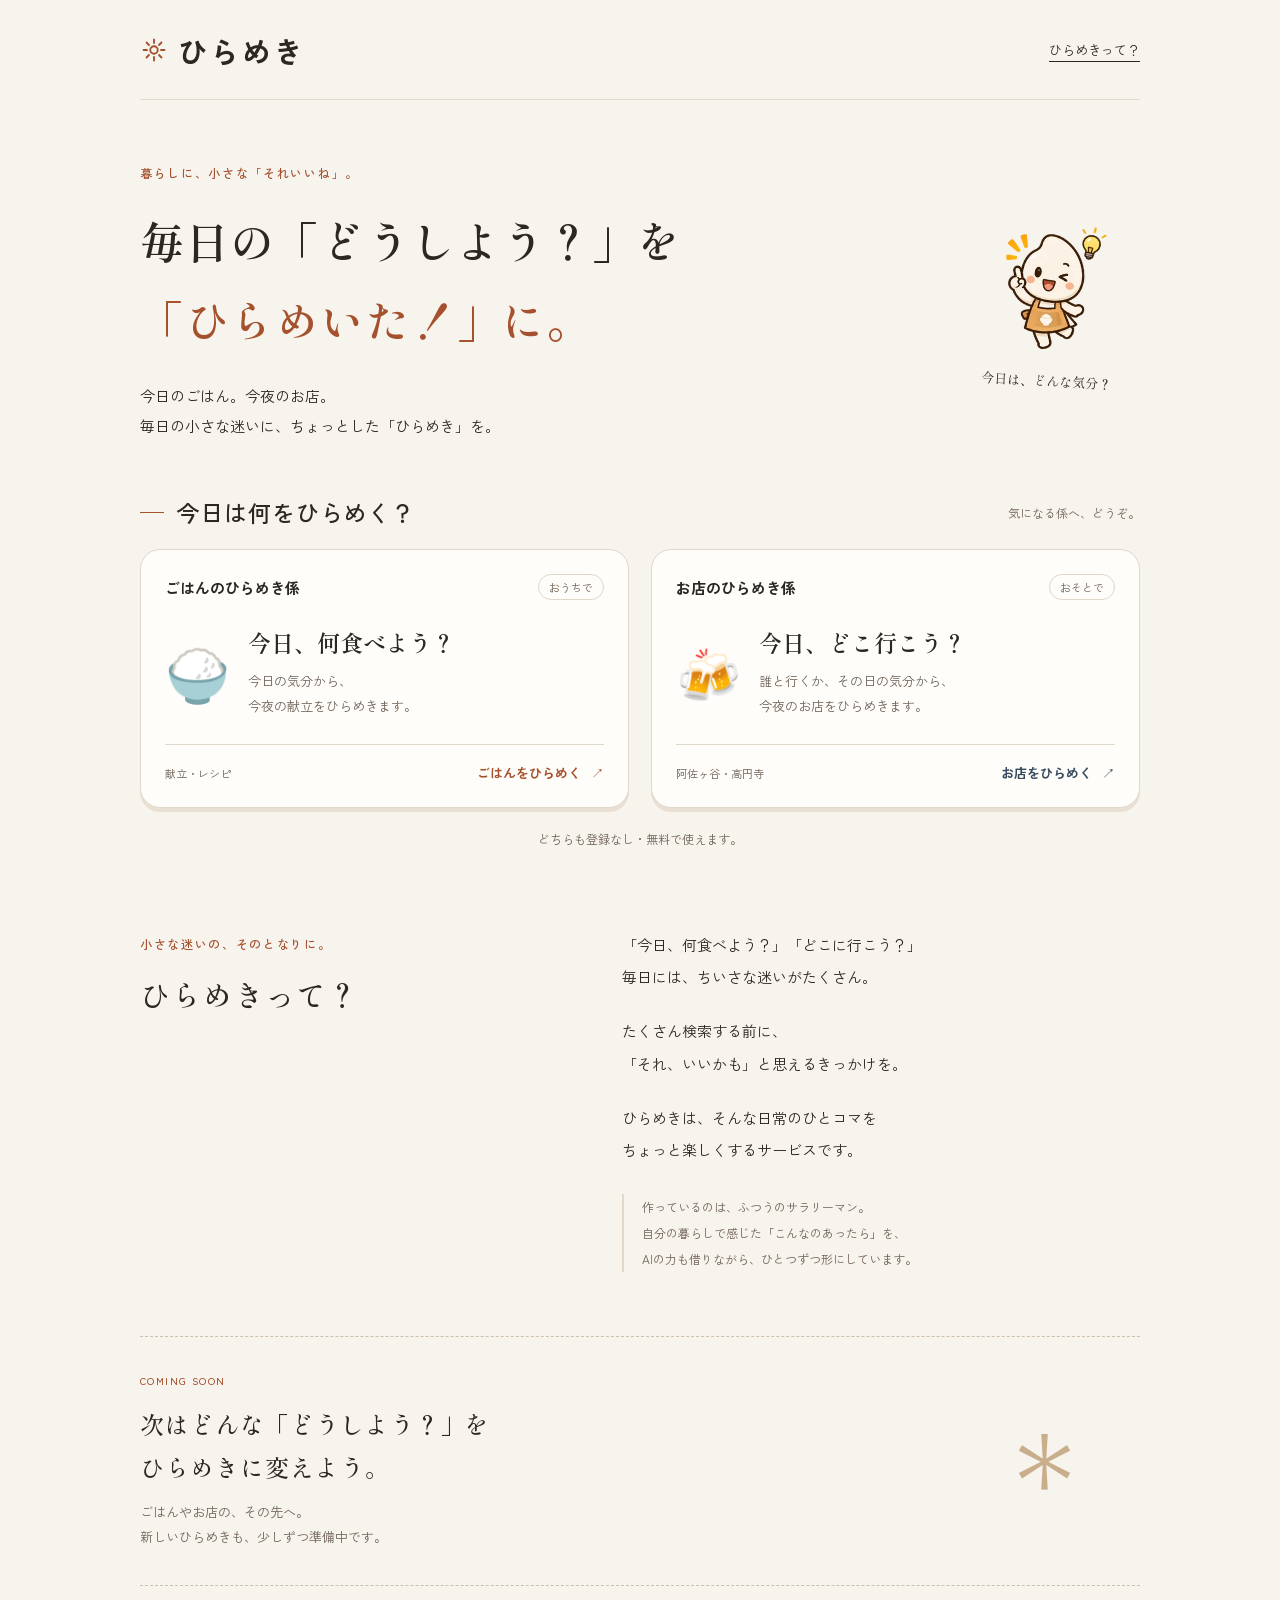
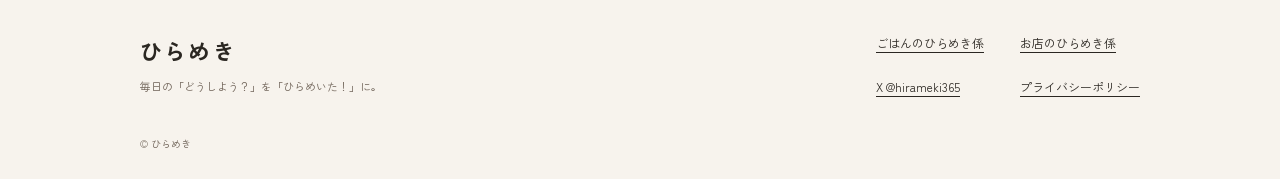
==== index.html @ 019fd893 "ひらめきブランドの総合ホームを公開" ====
<!doctype html>
<html lang="ja">
<head>
  <meta charset="utf-8">
  <meta name="viewport" content="width=device-width, initial-scale=1">
  <title>ひらめき｜毎日の「どうしよう？」を「ひらめいた！」に。</title>
  <meta name="description" content="今日のごはん、今夜のお店。毎日の小さな迷いに、ちょっとしたひらめきを。「ごはんのひらめき係」「お店のひらめき係」が集まる、ひらめきのホームです。">
  <link rel="canonical" href="https://hirameki-gakari.github.io/">
  <meta name="theme-color" content="#f7f3ed">
  <meta name="robots" content="index,follow,max-image-preview:large">
  <meta property="og:type" content="website">
  <meta property="og:site_name" content="ひらめき">
  <meta property="og:title" content="毎日の「どうしよう？」を「ひらめいた！」に。">
  <meta property="og:description" content="今日のごはん、今夜のお店。毎日の小さな迷いに、ちょっとしたひらめきを。">
  <meta property="og:url" content="https://hirameki-gakari.github.io/">
  <meta property="og:locale" content="ja_JP">
  <meta property="og:image" content="https://hirameki-gakari.github.io/og-image.png">
  <meta property="og:image:width" content="1200">
  <meta property="og:image:height" content="630">
  <meta property="og:image:alt" content="ひらめき。毎日の「どうしよう？」を「ひらめいた！」に。">
  <meta name="twitter:card" content="summary_large_image">
  <meta name="twitter:site" content="@hirameki365">
  <meta name="twitter:title" content="ひらめき｜毎日の「どうしよう？」を「ひらめいた！」に。">
  <meta name="twitter:description" content="今日のごはん、今夜のお店。毎日の小さな迷いに、ちょっとしたひらめきを。">
  <meta name="twitter:image" content="https://hirameki-gakari.github.io/og-image.png">
  <meta name="twitter:image:alt" content="ひらめき。毎日の「どうしよう？」を「ひらめいた！」に。">
  <link rel="icon" href="favicon.svg" type="image/svg+xml">
  <link rel="preconnect" href="https://fonts.googleapis.com">
  <link rel="preconnect" href="https://fonts.gstatic.com" crossorigin>
  <link href="https://fonts.googleapis.com/css2?family=Shippori+Mincho:wght@500;600&family=Zen+Kaku+Gothic+New:wght@400;500;700&display=swap" rel="stylesheet">
  <link rel="stylesheet" href="style.css">
  <script src="analytics.js" defer></script>
  <script type="application/ld+json">
  {"@context":"https://schema.org","@graph":[{"@type":"WebSite","@id":"https://hirameki-gakari.github.io/#website","name":"ひらめき","alternateName":"ひらめき係","url":"https://hirameki-gakari.github.io/","inLanguage":"ja","description":"毎日の小さな迷いに、ちょっとしたひらめきを。","hasPart":[{"@type":"WebApplication","name":"ごはんのひらめき係","url":"https://hirameki-gakari.github.io/gohan-hirameki-gakari/"},{"@type":"WebApplication","name":"お店のひらめき係","url":"https://hirameki-gakari.github.io/omise-hirameki-gakari/"}]}]}
  </script>
</head>
<body>
  <a class="skip" href="#services">サービスを選ぶ</a>
  <header class="site-header wrap">
    <a class="brand" href="./" aria-label="ひらめき ホーム"><svg viewBox="0 0 24 24" aria-hidden="true"><path d="M12 3v3m0 12v3M3 12h3m12 0h3M5.6 5.6l2.1 2.1m8.6 8.6 2.1 2.1m0-12.8-2.1 2.1m-8.6 8.6-2.1 2.1"/><circle cx="12" cy="12" r="3.2"/></svg>ひらめき</a>
    <a class="header-link" href="#about">ひらめきって？</a>
  </header>
  <main>
    <section class="hero wrap" aria-labelledby="hero-title">
      <div class="hero-copy">
        <p class="eyebrow">暮らしに、小さな「それいいね」。</p>
        <h1 id="hero-title">毎日の「どうしよう？」を<br><span>「ひらめいた！」に。</span></h1>
        <p class="intro">今日のごはん。今夜のお店。<br>毎日の小さな迷いに、<br class="mobile-break">ちょっとした「ひらめき」を。</p>
      </div>
      <div class="hero-guide"><img src="hirameki-reveal.webp" width="240" height="244" alt=""><p>今日は、どんな気分？</p></div>
    </section>
    <section class="services wrap" id="services" aria-labelledby="services-title">
      <div class="section-heading"><span class="little-line" aria-hidden="true"></span><h2 id="services-title">今日は何をひらめく？</h2><p>気になる係へ、どうぞ。</p></div>
      <div class="service-grid">
        <!-- サービスを増やすときは、この a.service-card を複製します。 -->
        <a class="service-card food" data-service="gohan" href="https://hirameki-gakari.github.io/gohan-hirameki-gakari/">
          <div class="card-top"><span class="service-name">ごはんのひらめき係</span><span class="scene">おうちで</span></div>
          <div class="card-body"><span class="service-emoji" aria-hidden="true">🍚</span><div><h3>今日、何食べよう？</h3><p>今日の気分から、<br>今夜の献立をひらめきます。</p></div></div>
          <div class="card-bottom"><span class="detail">献立・レシピ</span><span class="card-action">ごはんをひらめく <span aria-hidden="true">↗</span></span></div>
        </a>
        <a class="service-card restaurant" data-service="omise" href="https://hirameki-gakari.github.io/omise-hirameki-gakari/">
          <div class="card-top"><span class="service-name">お店のひらめき係</span><span class="scene">おそとで</span></div>
          <div class="card-body"><span class="service-emoji" aria-hidden="true">🍻</span><div><h3>今日、どこ行こう？</h3><p>誰と行くか、その日の気分から、<br>今夜のお店をひらめきます。</p></div></div>
          <div class="card-bottom"><span class="detail">阿佐ヶ谷・高円寺</span><span class="card-action">お店をひらめく <span aria-hidden="true">↗</span></span></div>
        </a>
      </div>
      <p class="service-note">どちらも登録なし・無料で使えます。</p>
    </section>
    <section class="about wrap" id="about" aria-labelledby="about-title">
      <div class="about-heading"><p class="eyebrow">小さな迷いの、そのとなりに。</p><h2 id="about-title">ひらめきって？</h2></div>
      <div class="about-copy"><p>「今日、何食べよう？」「どこに行こう？」<br>毎日には、ちいさな迷いがたくさん。</p><p>たくさん検索する前に、<br>「それ、いいかも」と思えるきっかけを。</p><p>ひらめきは、そんな日常のひとコマを<br>ちょっと楽しくするサービスです。</p><p class="maker-note">作っているのは、ふつうのサラリーマン。<br>自分の暮らしで感じた「こんなのあったら」を、<br>AIの力も借りながら、ひとつずつ形にしています。</p></div>
    </section>
    <section class="coming wrap" aria-labelledby="coming-title"><p class="eyebrow">COMING SOON</p><h2 id="coming-title">次はどんな「どうしよう？」を<br>ひらめきに変えよう。</h2><p>ごはんやお店の、その先へ。<br>新しいひらめきも、少しずつ準備中です。</p><span class="coming-spark" aria-hidden="true">＊</span></section>
  </main>
  <footer class="site-footer wrap"><div><a class="brand" href="./">ひらめき</a><p>毎日の「どうしよう？」を「ひらめいた！」に。</p></div><nav aria-label="フッター"><a href="https://hirameki-gakari.github.io/gohan-hirameki-gakari/">ごはんのひらめき係</a><a href="https://hirameki-gakari.github.io/omise-hirameki-gakari/">お店のひらめき係</a><a href="https://x.com/hirameki365">X @hirameki365</a><a href="privacy.html">プライバシーポリシー</a></nav><small>© ひらめき</small></footer>
</body>
</html>
---- style.css ----
:root{--paper:#f7f3ed;--ink:#2b2722;--muted:#706459;--accent:#a5512d;--line:#e1d7ca;--white:#fffdfa;font-family:'Zen Kaku Gothic New','Hiragino Kaku Gothic ProN',sans-serif;color:var(--ink);background:var(--paper);font-synthesis:none;color-scheme:light}*{box-sizing:border-box}body{margin:0}a{color:inherit}img{max-width:100%;height:auto}a:focus-visible{outline:3px solid var(--accent);outline-offset:6px;border-radius:5px}.wrap{width:min(100% - 48px,1000px);margin-inline:auto}.site-header{height:100px;display:flex;align-items:center;justify-content:space-between;border-bottom:1px solid var(--line)}.brand{display:inline-flex;align-items:center;gap:10px;text-decoration:none;font-size:29px;font-weight:700;letter-spacing:.1em}.brand svg{width:28px;fill:none;stroke:var(--accent);stroke-width:1.6;stroke-linecap:round}.header-link{font-size:13px;text-underline-offset:6px}.hero{display:flex;align-items:center;justify-content:space-between;gap:24px;padding-block:64px 54px}.eyebrow{font-size:12px;letter-spacing:.14em;color:var(--accent);font-weight:500;margin:0 0 20px}h1,h2,h3,p{margin-top:0}h1{font-family:'Shippori Mincho',serif;font-weight:600;font-size:clamp(29px,3.8vw,44px);line-height:1.8;letter-spacing:.025em;margin-bottom:22px}h1 span{color:var(--accent)}.intro{font-size:15px;line-height:2;margin-bottom:0}.mobile-break{display:none}.hero-guide{flex:0 0 180px;text-align:center;align-self:center;transform:rotate(3deg)}.hero-guide img{width:140px}.hero-guide p{font-family:'Shippori Mincho',serif;font-size:13px;margin:8px 0 0}.section-heading{display:flex;align-items:center;gap:12px;margin-bottom:20px}.little-line{width:24px;height:1px;background:var(--accent)}h2{font-size:23px;font-weight:500;letter-spacing:.04em}.section-heading h2{margin:0}.section-heading p{margin:0 0 0 auto;color:var(--muted);font-size:12px}.service-grid{display:grid;grid-template-columns:repeat(2,minmax(0,1fr));gap:22px}.service-card{padding:24px;text-decoration:none;background:var(--white);border:1px solid var(--line);border-radius:20px;box-shadow:0 4px 0 #e9dfd2;transition:transform .18s,box-shadow .18s}.service-card:hover{transform:translateY(-4px);box-shadow:0 8px 0 #e9dfd2}.card-top{display:flex;justify-content:space-between;align-items:center;gap:8px}.service-name{font-weight:700;font-size:15px}.scene{font-size:11px;color:var(--muted);border:1px solid var(--line);padding:4px 10px;border-radius:99px;white-space:nowrap}.card-body{display:flex;gap:18px;align-items:center;margin:25px 0}.service-emoji{font-size:52px;line-height:1.1;flex-shrink:0}.card-body h3{font-family:'Shippori Mincho',serif;font-size:23px;font-weight:600;margin:0 0 10px}.card-body p{font-size:13px;line-height:1.9;margin:0;color:var(--muted)}.card-bottom{border-top:1px solid var(--line);padding-top:18px;display:flex;align-items:center;justify-content:space-between;gap:8px}.detail{font-size:11px;color:var(--muted)}.card-action{font-size:13px;font-weight:700;color:var(--accent)}.card-action span{margin-left:6px}.restaurant .card-action{color:#354b5d}.service-note{font-size:12px;color:var(--muted);text-align:center;margin:22px 0 0}.about{display:grid;grid-template-columns:1fr 1.2fr;gap:50px;padding-block:82px 64px}.about h2{font-family:'Shippori Mincho',serif;font-size:30px}.about-heading{padding-top:6px}.about-copy p{font-size:15px;line-height:2.15;margin-bottom:22px}.about-copy .maker-note{font-size:12px;color:var(--muted);border-left:2px solid var(--line);padding-left:18px;margin:28px 0 0}.coming{position:relative;border-top:1px dashed #cdbfae;border-bottom:1px dashed #cdbfae;padding-block:36px}.coming .eyebrow{font-size:10px;margin-bottom:14px}.coming h2{font-family:'Shippori Mincho',serif;font-size:24px;line-height:1.8;margin-bottom:12px}.coming p:last-of-type{font-size:13px;color:var(--muted);line-height:1.9;margin-bottom:0}.coming-spark{position:absolute;right:50px;top:55px;font-size:90px;font-weight:400;color:#c9ae8b}.site-footer{display:flex;flex-wrap:wrap;justify-content:space-between;gap:30px;padding-block:48px 28px}.site-footer .brand{font-size:22px}.site-footer p{font-size:11px;color:var(--muted);margin:12px 0}.site-footer nav{display:grid;grid-template-columns:1fr 1fr;gap:16px 24px;font-size:12px}.site-footer nav a{text-underline-offset:4px}.site-footer small{width:100%;font-size:10px;color:var(--muted)}.skip{position:absolute;left:16px;top:-100px;background:white;padding:12px;z-index:10}.skip:focus{top:8px}.document{max-width:720px;padding-block:40px 60px}.document h1{font-size:28px}.document h2{font-size:19px;margin-top:32px}.document p,.document li{line-height:2;font-size:14px}.document a{text-underline-offset:4px}
@media(max-width:650px){.wrap{width:calc(100% - 36px)}.site-header{height:67px}.brand{font-size:23px;gap:7px}.brand svg{width:22px}.header-link{font-size:11px}.hero{padding-block:27px 28px;gap:6px;position:relative;display:block}.eyebrow{font-size:10px;margin-bottom:13px}h1{font-size:clamp(24px,6.8vw,36px);line-height:1.8;letter-spacing:0;margin-bottom:13px}.intro{font-size:12px;line-height:1.9;padding-right:75px}.mobile-break{display:block}.hero-guide{position:absolute;right:0;bottom:28px;width:69px;transform:rotate(3deg)}.hero-guide img{width:66px}.hero-guide p{display:none}.section-heading{margin-bottom:13px;gap:8px}.section-heading h2{font-size:19px}.section-heading p{display:none}.little-line{width:15px}.service-grid{grid-template-columns:1fr;gap:15px}.service-card{padding:16px 18px;border-radius:15px}.service-name{font-size:13px}.scene{font-size:10px;padding:3px 9px}.card-body{gap:17px;margin:13px 0}.service-emoji{font-size:41px}.card-body h3{font-size:21px;margin-bottom:4px}.card-body p{font-size:12px;line-height:1.7}.card-bottom{padding-top:11px}.detail{font-size:10px}.card-action{font-size:12px}.service-note{font-size:11px;margin-top:19px}.about{grid-template-columns:1fr;gap:9px;padding-block:48px 38px}.about h2{font-size:25px;margin-bottom:13px}.about-copy p{font-size:14px;line-height:2}.about-copy .maker-note{font-size:12px}.coming{padding-block:29px}.coming h2{font-size:21px}.coming-spark{right:2px;top:33px;font-size:46px;opacity:.6}.coming p:last-of-type{font-size:12px}.site-footer{padding-block:33px 24px;gap:24px}.site-footer nav{font-size:11px;gap:17px}.site-footer p{font-size:10px}.document h1{font-size:25px}.document{padding-top:30px}}
@media(prefers-reduced-motion:reduce){*{transition:none!important;scroll-behavior:auto!important}}
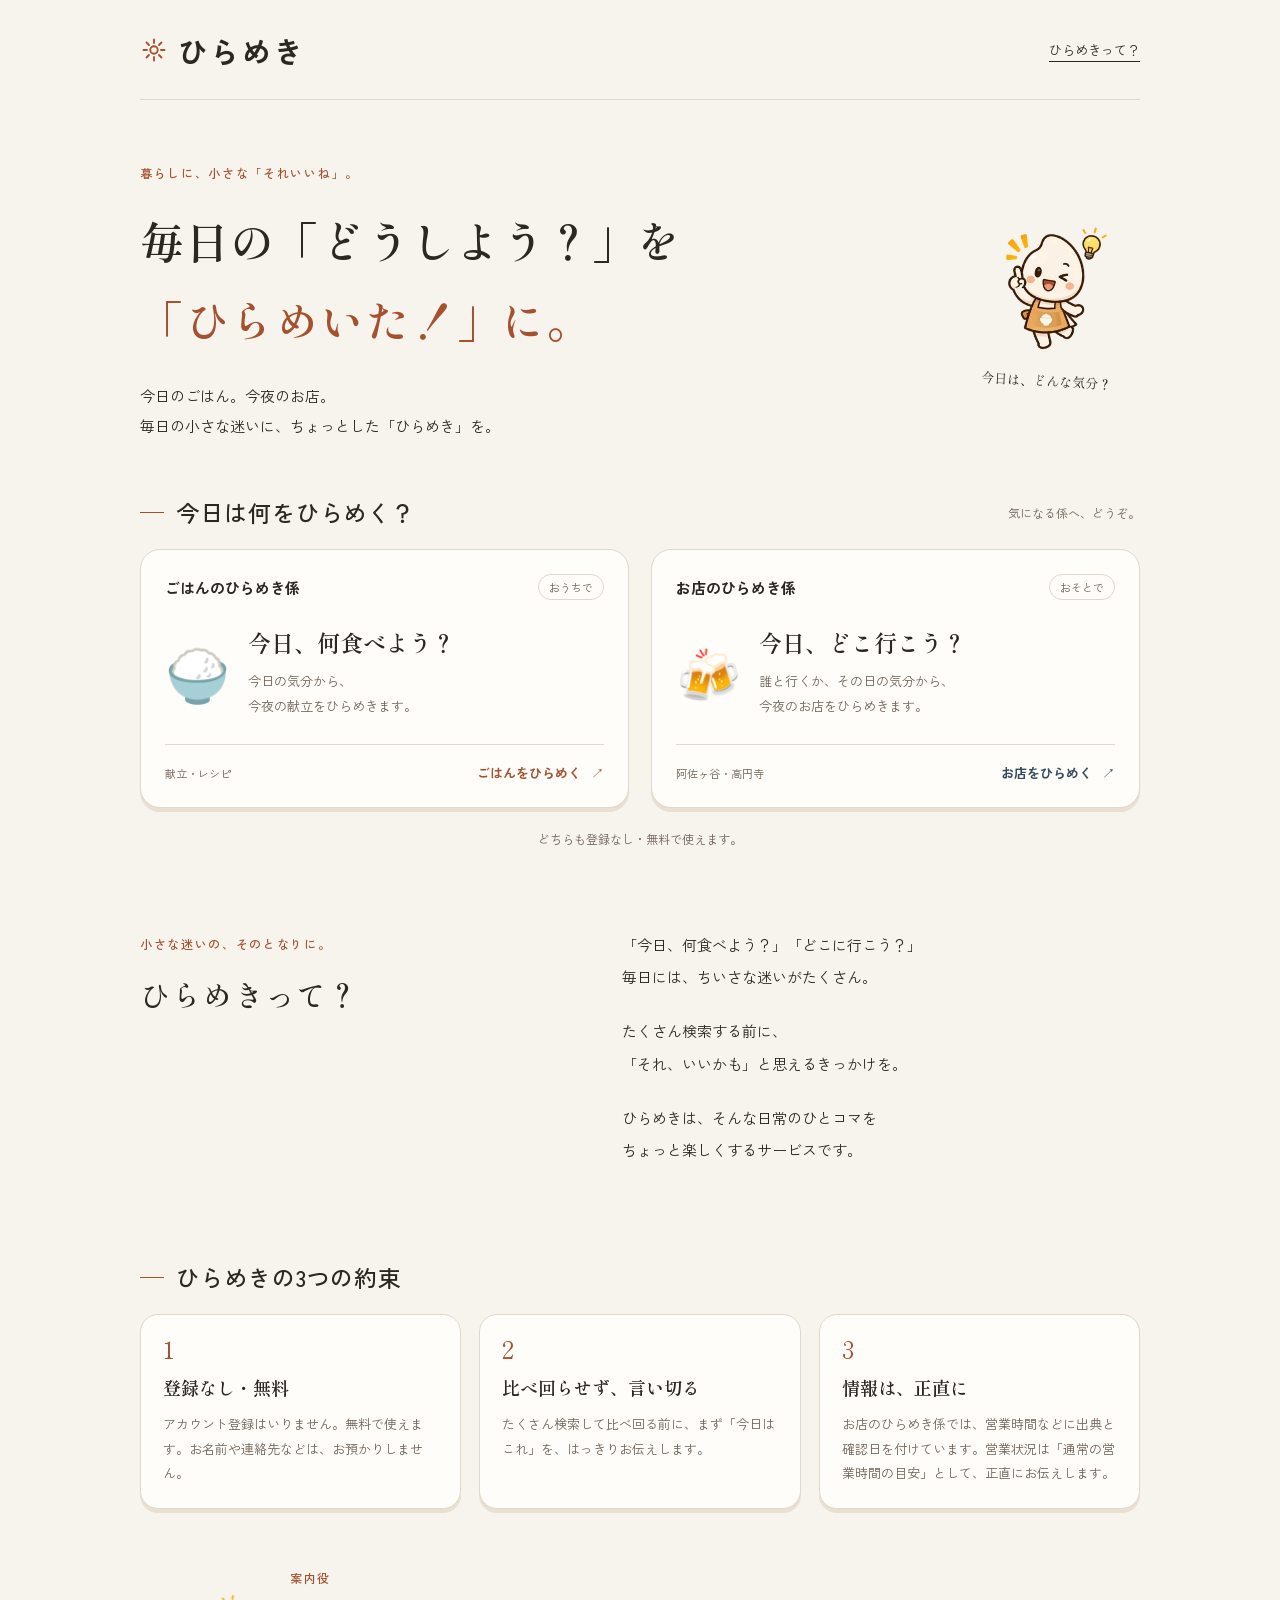
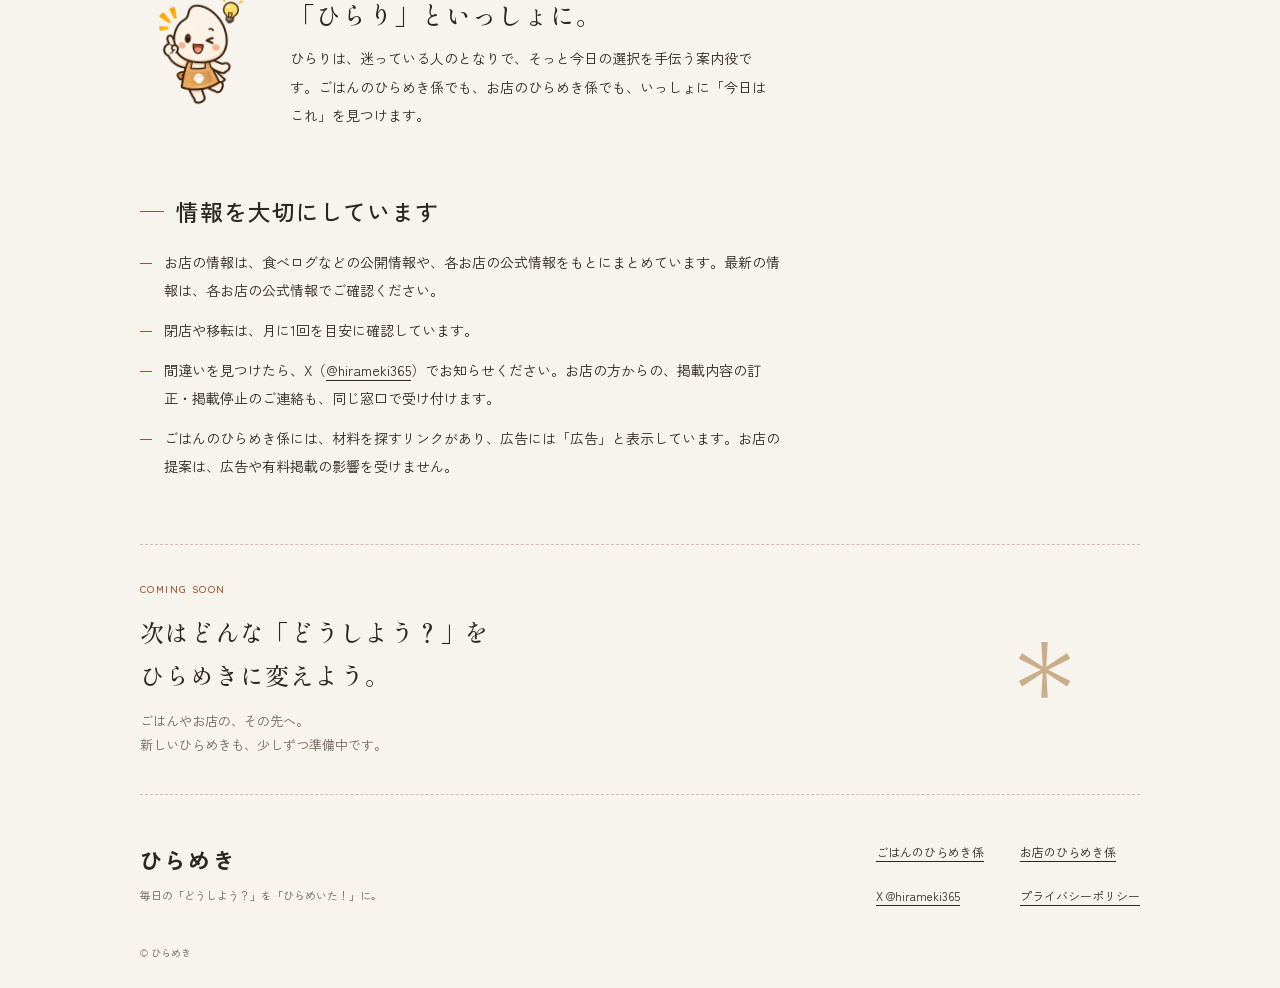
==== commit f067ccf9: "トップに「3つの約束」「案内役ひらり」「情報を大切にしています」を追加し、作り手(会社員・AI)の紹介を削除 Co-Authored-By: Claude Sonnet 5 <noreply@anth" ====
--- a/index.html
+++ b/index.html
@@ -68,7 +68,32 @@
     </section>
     <section class="about wrap" id="about" aria-labelledby="about-title">
       <div class="about-heading"><p class="eyebrow">小さな迷いの、そのとなりに。</p><h2 id="about-title">ひらめきって？</h2></div>
-      <div class="about-copy"><p>「今日、何食べよう？」「どこに行こう？」<br>毎日には、ちいさな迷いがたくさん。</p><p>たくさん検索する前に、<br>「それ、いいかも」と思えるきっかけを。</p><p>ひらめきは、そんな日常のひとコマを<br>ちょっと楽しくするサービスです。</p><p class="maker-note">作っているのは、ふつうのサラリーマン。<br>自分の暮らしで感じた「こんなのあったら」を、<br>AIの力も借りながら、ひとつずつ形にしています。</p></div>
+      <div class="about-copy"><p>「今日、何食べよう？」「どこに行こう？」<br>毎日には、ちいさな迷いがたくさん。</p><p>たくさん検索する前に、<br>「それ、いいかも」と思えるきっかけを。</p><p>ひらめきは、そんな日常のひとコマを<br>ちょっと楽しくするサービスです。</p></div>
+    </section>
+    <section class="promise wrap" aria-labelledby="promise-title">
+      <div class="section-heading"><span class="little-line" aria-hidden="true"></span><h2 id="promise-title">ひらめきの3つの約束</h2></div>
+      <ol class="promise-list">
+        <li><span class="promise-no" aria-hidden="true">1</span><h3>登録なし・無料</h3><p>アカウント登録はいりません。無料で使えます。お名前や連絡先などは、お預かりしません。</p></li>
+        <li><span class="promise-no" aria-hidden="true">2</span><h3>比べ回らせず、言い切る</h3><p>たくさん検索して比べ回る前に、まず「今日はこれ」を、はっきりお伝えします。</p></li>
+        <li><span class="promise-no" aria-hidden="true">3</span><h3>情報は、正直に</h3><p>お店のひらめき係では、営業時間などに出典と確認日を付けています。営業状況は「通常の営業時間の目安」として、正直にお伝えします。</p></li>
+      </ol>
+    </section>
+    <section class="guide wrap" aria-labelledby="guide-title">
+      <img src="hirameki-reveal.webp" width="240" height="244" alt="">
+      <div>
+        <p class="eyebrow">案内役</p>
+        <h2 id="guide-title">「ひらり」といっしょに。</h2>
+        <p>ひらりは、迷っている人のとなりで、そっと今日の選択を手伝う案内役です。ごはんのひらめき係でも、お店のひらめき係でも、いっしょに「今日はこれ」を見つけます。</p>
+      </div>
+    </section>
+    <section class="care wrap" aria-labelledby="care-title">
+      <div class="section-heading"><span class="little-line" aria-hidden="true"></span><h2 id="care-title">情報を大切にしています</h2></div>
+      <ul class="care-list">
+        <li>お店の情報は、食べログなどの公開情報や、各お店の公式情報をもとにまとめています。最新の情報は、各お店の公式情報でご確認ください。</li>
+        <li>閉店や移転は、月に1回を目安に確認しています。</li>
+        <li>間違いを見つけたら、X（<a href="https://x.com/hirameki365">@hirameki365</a>）でお知らせください。お店の方からの、掲載内容の訂正・掲載停止のご連絡も、同じ窓口で受け付けます。</li>
+        <li>ごはんのひらめき係には、材料を探すリンクがあり、広告には「広告」と表示しています。お店の提案は、広告や有料掲載の影響を受けません。</li>
+      </ul>
     </section>
     <section class="coming wrap" aria-labelledby="coming-title"><p class="eyebrow">COMING SOON</p><h2 id="coming-title">次はどんな「どうしよう？」を<br>ひらめきに変えよう。</h2><p>ごはんやお店の、その先へ。<br>新しいひらめきも、少しずつ準備中です。</p><span class="coming-spark" aria-hidden="true">＊</span></section>
   </main>
--- a/style.css
+++ b/style.css
@@ -1,3 +1,7 @@
 :root{--paper:#f7f3ed;--ink:#2b2722;--muted:#706459;--accent:#a5512d;--line:#e1d7ca;--white:#fffdfa;font-family:'Zen Kaku Gothic New','Hiragino Kaku Gothic ProN',sans-serif;color:var(--ink);background:var(--paper);font-synthesis:none;color-scheme:light}*{box-sizing:border-box}body{margin:0}a{color:inherit}img{max-width:100%;height:auto}a:focus-visible{outline:3px solid var(--accent);outline-offset:6px;border-radius:5px}.wrap{width:min(100% - 48px,1000px);margin-inline:auto}.site-header{height:100px;display:flex;align-items:center;justify-content:space-between;border-bottom:1px solid var(--line)}.brand{display:inline-flex;align-items:center;gap:10px;text-decoration:none;font-size:29px;font-weight:700;letter-spacing:.1em}.brand svg{width:28px;fill:none;stroke:var(--accent);stroke-width:1.6;stroke-linecap:round}.header-link{font-size:13px;text-underline-offset:6px}.hero{display:flex;align-items:center;justify-content:space-between;gap:24px;padding-block:64px 54px}.eyebrow{font-size:12px;letter-spacing:.14em;color:var(--accent);font-weight:500;margin:0 0 20px}h1,h2,h3,p{margin-top:0}h1{font-family:'Shippori Mincho',serif;font-weight:600;font-size:clamp(29px,3.8vw,44px);line-height:1.8;letter-spacing:.025em;margin-bottom:22px}h1 span{color:var(--accent)}.intro{font-size:15px;line-height:2;margin-bottom:0}.mobile-break{display:none}.hero-guide{flex:0 0 180px;text-align:center;align-self:center;transform:rotate(3deg)}.hero-guide img{width:140px}.hero-guide p{font-family:'Shippori Mincho',serif;font-size:13px;margin:8px 0 0}.section-heading{display:flex;align-items:center;gap:12px;margin-bottom:20px}.little-line{width:24px;height:1px;background:var(--accent)}h2{font-size:23px;font-weight:500;letter-spacing:.04em}.section-heading h2{margin:0}.section-heading p{margin:0 0 0 auto;color:var(--muted);font-size:12px}.service-grid{display:grid;grid-template-columns:repeat(2,minmax(0,1fr));gap:22px}.service-card{padding:24px;text-decoration:none;background:var(--white);border:1px solid var(--line);border-radius:20px;box-shadow:0 4px 0 #e9dfd2;transition:transform .18s,box-shadow .18s}.service-card:hover{transform:translateY(-4px);box-shadow:0 8px 0 #e9dfd2}.card-top{display:flex;justify-content:space-between;align-items:center;gap:8px}.service-name{font-weight:700;font-size:15px}.scene{font-size:11px;color:var(--muted);border:1px solid var(--line);padding:4px 10px;border-radius:99px;white-space:nowrap}.card-body{display:flex;gap:18px;align-items:center;margin:25px 0}.service-emoji{font-size:52px;line-height:1.1;flex-shrink:0}.card-body h3{font-family:'Shippori Mincho',serif;font-size:23px;font-weight:600;margin:0 0 10px}.card-body p{font-size:13px;line-height:1.9;margin:0;color:var(--muted)}.card-bottom{border-top:1px solid var(--line);padding-top:18px;display:flex;align-items:center;justify-content:space-between;gap:8px}.detail{font-size:11px;color:var(--muted)}.card-action{font-size:13px;font-weight:700;color:var(--accent)}.card-action span{margin-left:6px}.restaurant .card-action{color:#354b5d}.service-note{font-size:12px;color:var(--muted);text-align:center;margin:22px 0 0}.about{display:grid;grid-template-columns:1fr 1.2fr;gap:50px;padding-block:82px 64px}.about h2{font-family:'Shippori Mincho',serif;font-size:30px}.about-heading{padding-top:6px}.about-copy p{font-size:15px;line-height:2.15;margin-bottom:22px}.about-copy .maker-note{font-size:12px;color:var(--muted);border-left:2px solid var(--line);padding-left:18px;margin:28px 0 0}.coming{position:relative;border-top:1px dashed #cdbfae;border-bottom:1px dashed #cdbfae;padding-block:36px}.coming .eyebrow{font-size:10px;margin-bottom:14px}.coming h2{font-family:'Shippori Mincho',serif;font-size:24px;line-height:1.8;margin-bottom:12px}.coming p:last-of-type{font-size:13px;color:var(--muted);line-height:1.9;margin-bottom:0}.coming-spark{position:absolute;right:50px;top:55px;font-size:90px;font-weight:400;color:#c9ae8b}.site-footer{display:flex;flex-wrap:wrap;justify-content:space-between;gap:30px;padding-block:48px 28px}.site-footer .brand{font-size:22px}.site-footer p{font-size:11px;color:var(--muted);margin:12px 0}.site-footer nav{display:grid;grid-template-columns:1fr 1fr;gap:16px 24px;font-size:12px}.site-footer nav a{text-underline-offset:4px}.site-footer small{width:100%;font-size:10px;color:var(--muted)}.skip{position:absolute;left:16px;top:-100px;background:white;padding:12px;z-index:10}.skip:focus{top:8px}.document{max-width:720px;padding-block:40px 60px}.document h1{font-size:28px}.document h2{font-size:19px;margin-top:32px}.document p,.document li{line-height:2;font-size:14px}.document a{text-underline-offset:4px}
 @media(max-width:650px){.wrap{width:calc(100% - 36px)}.site-header{height:67px}.brand{font-size:23px;gap:7px}.brand svg{width:22px}.header-link{font-size:11px}.hero{padding-block:27px 28px;gap:6px;position:relative;display:block}.eyebrow{font-size:10px;margin-bottom:13px}h1{font-size:clamp(24px,6.8vw,36px);line-height:1.8;letter-spacing:0;margin-bottom:13px}.intro{font-size:12px;line-height:1.9;padding-right:75px}.mobile-break{display:block}.hero-guide{position:absolute;right:0;bottom:28px;width:69px;transform:rotate(3deg)}.hero-guide img{width:66px}.hero-guide p{display:none}.section-heading{margin-bottom:13px;gap:8px}.section-heading h2{font-size:19px}.section-heading p{display:none}.little-line{width:15px}.service-grid{grid-template-columns:1fr;gap:15px}.service-card{padding:16px 18px;border-radius:15px}.service-name{font-size:13px}.scene{font-size:10px;padding:3px 9px}.card-body{gap:17px;margin:13px 0}.service-emoji{font-size:41px}.card-body h3{font-size:21px;margin-bottom:4px}.card-body p{font-size:12px;line-height:1.7}.card-bottom{padding-top:11px}.detail{font-size:10px}.card-action{font-size:12px}.service-note{font-size:11px;margin-top:19px}.about{grid-template-columns:1fr;gap:9px;padding-block:48px 38px}.about h2{font-size:25px;margin-bottom:13px}.about-copy p{font-size:14px;line-height:2}.about-copy .maker-note{font-size:12px}.coming{padding-block:29px}.coming h2{font-size:21px}.coming-spark{right:2px;top:33px;font-size:46px;opacity:.6}.coming p:last-of-type{font-size:12px}.site-footer{padding-block:33px 24px;gap:24px}.site-footer nav{font-size:11px;gap:17px}.site-footer p{font-size:10px}.document h1{font-size:25px}.document{padding-top:30px}}
+.promise{padding-block:8px 8px}.promise-list{list-style:none;margin:0;padding:0;display:grid;grid-template-columns:repeat(3,minmax(0,1fr));gap:18px}.promise-list li{background:var(--white);border:1px solid var(--line);border-radius:18px;padding:22px;box-shadow:0 4px 0 #e9dfd2}.promise-no{display:block;font-family:'Shippori Mincho',serif;font-size:24px;line-height:1;color:var(--accent);margin-bottom:12px}.promise-list h3{font-family:'Shippori Mincho',serif;font-size:18px;font-weight:600;line-height:1.6;margin:0 0 10px}.promise-list p{font-size:13px;line-height:1.9;color:var(--muted);margin:0}
+.guide{display:flex;align-items:center;gap:30px;padding-block:52px 8px}.guide img{width:120px;flex:none;transform:rotate(-3deg)}.guide .eyebrow{margin-bottom:10px}.guide h2{font-family:'Shippori Mincho',serif;font-size:25px;margin-bottom:12px}.guide p:last-child{font-size:14px;line-height:2.05;margin:0;max-width:34em}
+.care{padding-block:56px 64px}.care-list{list-style:none;margin:0;padding:0;display:grid;gap:12px}.care-list li{position:relative;padding-left:24px;font-size:14px;line-height:2;max-width:46em}.care-list li::before{content:"";position:absolute;left:0;top:1.05em;width:12px;height:1px;background:var(--accent)}.care-list a{text-underline-offset:4px}
+@media(max-width:650px){.promise{padding-block:0 4px}.promise-list{grid-template-columns:1fr;gap:12px}.promise-list li{padding:16px 18px;border-radius:15px}.promise-no{font-size:20px;margin-bottom:8px}.promise-list h3{font-size:16px;margin-bottom:6px}.promise-list p{font-size:12px;line-height:1.85}.guide{gap:16px;padding-block:36px 4px;align-items:flex-start}.guide img{width:78px}.guide h2{font-size:20px;margin-bottom:8px}.guide p:last-child{font-size:13px;line-height:1.95}.care{padding-block:36px 40px}.care-list li{font-size:13px;line-height:1.95}}
 @media(prefers-reduced-motion:reduce){*{transition:none!important;scroll-behavior:auto!important}}
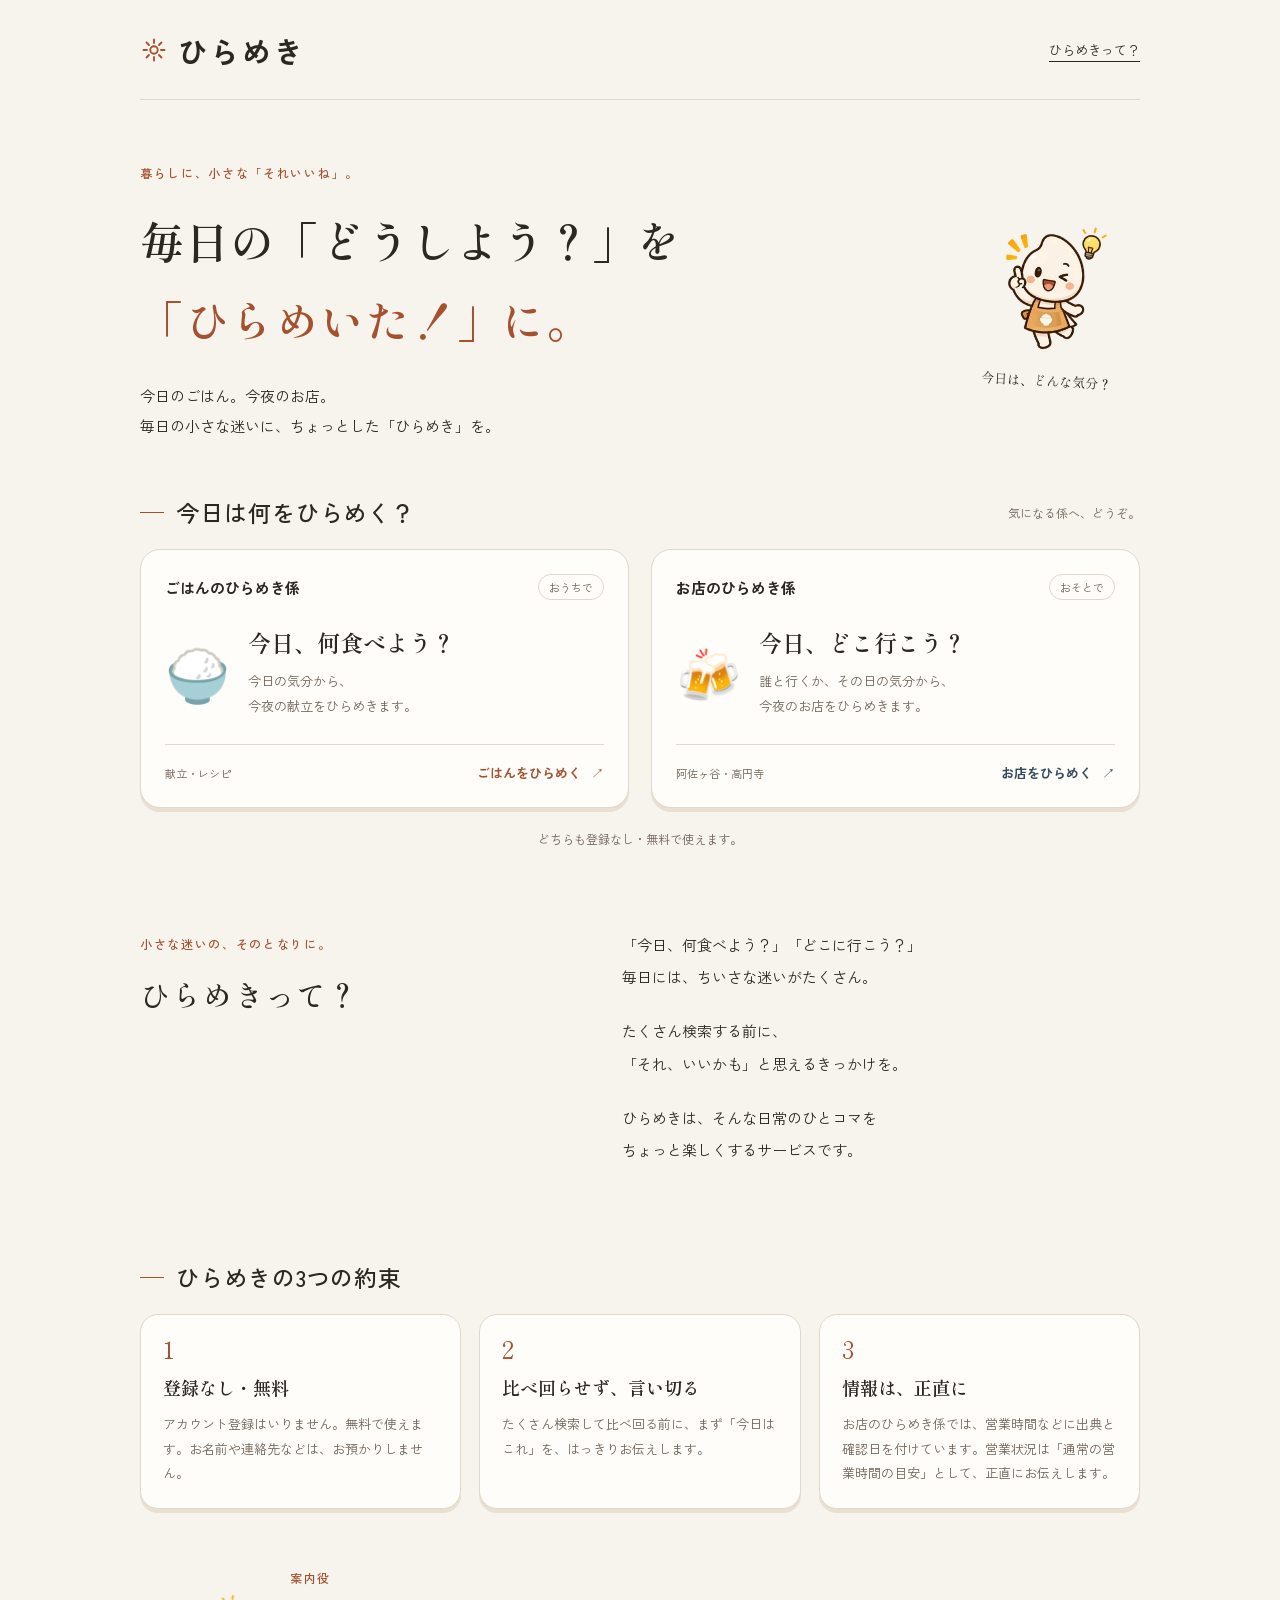
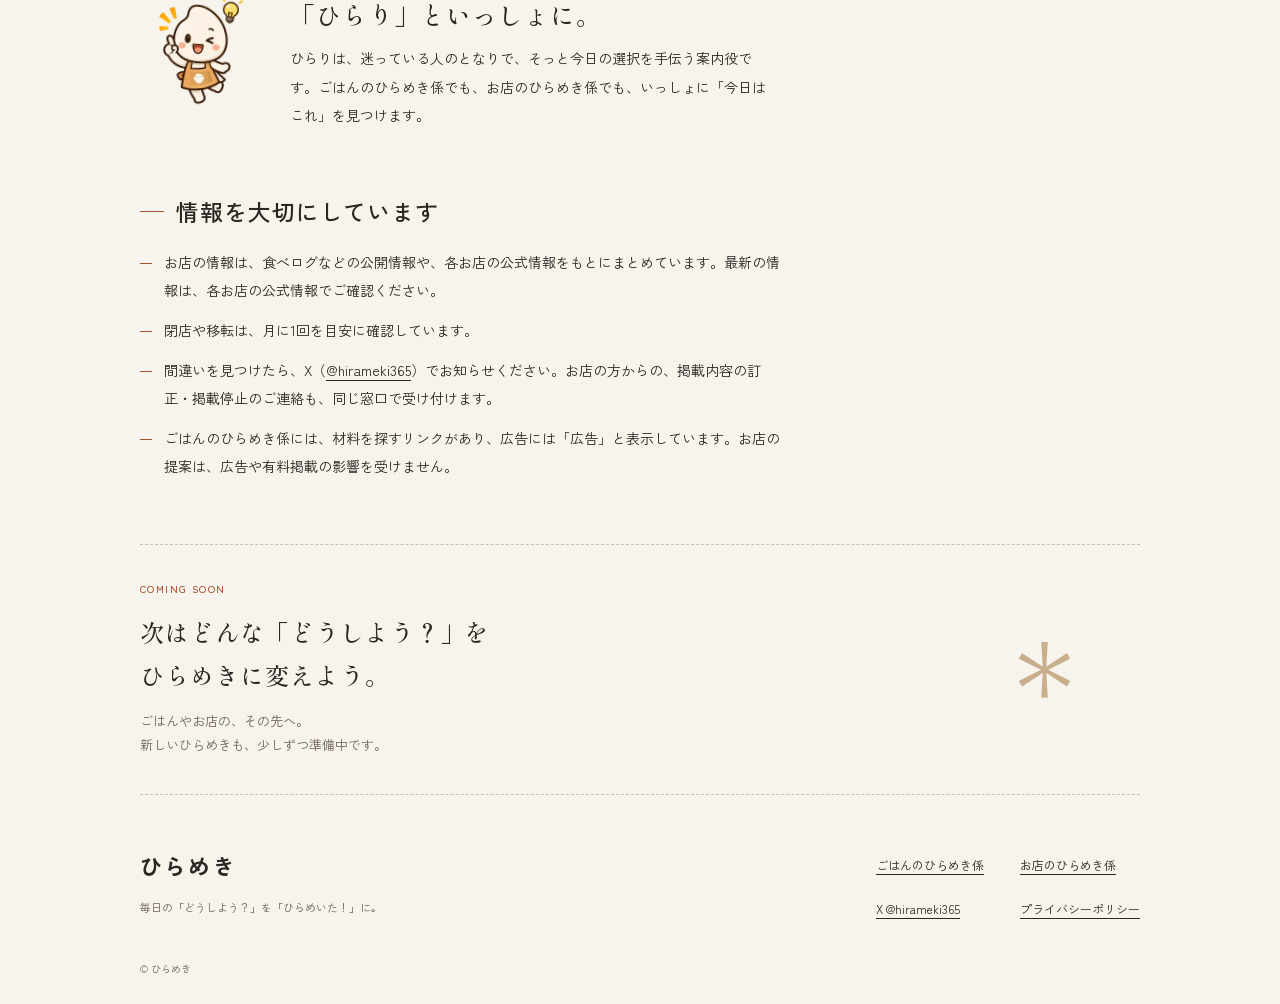
==== commit b8979544: "titleを「ひらめき係｜〜」に変更し、ヘッダー・フッターのリンクを高さ44px以上のタップ領域にする Co-Authored-By: Claude Sonnet 5 <noreply@anthrop" ====
--- a/index.html
+++ b/index.html
@@ -3,14 +3,14 @@
 <head>
   <meta charset="utf-8">
   <meta name="viewport" content="width=device-width, initial-scale=1">
-  <title>ひらめき｜毎日の「どうしよう？」を「ひらめいた！」に。</title>
+  <title>ひらめき係｜今日のごはん・今夜のお店を、気分でひらめく</title>
   <meta name="description" content="今日のごはん、今夜のお店。毎日の小さな迷いに、ちょっとしたひらめきを。「ごはんのひらめき係」「お店のひらめき係」が集まる、ひらめきのホームです。">
   <link rel="canonical" href="https://hirameki-gakari.github.io/">
   <meta name="theme-color" content="#f7f3ed">
   <meta name="robots" content="index,follow,max-image-preview:large">
   <meta property="og:type" content="website">
-  <meta property="og:site_name" content="ひらめき">
-  <meta property="og:title" content="毎日の「どうしよう？」を「ひらめいた！」に。">
+  <meta property="og:site_name" content="ひらめき係">
+  <meta property="og:title" content="ひらめき係｜毎日の「どうしよう？」を「ひらめいた！」に。">
   <meta property="og:description" content="今日のごはん、今夜のお店。毎日の小さな迷いに、ちょっとしたひらめきを。">
   <meta property="og:url" content="https://hirameki-gakari.github.io/">
   <meta property="og:locale" content="ja_JP">
@@ -20,7 +20,7 @@
   <meta property="og:image:alt" content="ひらめき。毎日の「どうしよう？」を「ひらめいた！」に。">
   <meta name="twitter:card" content="summary_large_image">
   <meta name="twitter:site" content="@hirameki365">
-  <meta name="twitter:title" content="ひらめき｜毎日の「どうしよう？」を「ひらめいた！」に。">
+  <meta name="twitter:title" content="ひらめき係｜毎日の「どうしよう？」を「ひらめいた！」に。">
   <meta name="twitter:description" content="今日のごはん、今夜のお店。毎日の小さな迷いに、ちょっとしたひらめきを。">
   <meta name="twitter:image" content="https://hirameki-gakari.github.io/og-image.png">
   <meta name="twitter:image:alt" content="ひらめき。毎日の「どうしよう？」を「ひらめいた！」に。">
--- a/style.css
+++ b/style.css
@@ -4,4 +4,6 @@
 .guide{display:flex;align-items:center;gap:30px;padding-block:52px 8px}.guide img{width:120px;flex:none;transform:rotate(-3deg)}.guide .eyebrow{margin-bottom:10px}.guide h2{font-family:'Shippori Mincho',serif;font-size:25px;margin-bottom:12px}.guide p:last-child{font-size:14px;line-height:2.05;margin:0;max-width:34em}
 .care{padding-block:56px 64px}.care-list{list-style:none;margin:0;padding:0;display:grid;gap:12px}.care-list li{position:relative;padding-left:24px;font-size:14px;line-height:2;max-width:46em}.care-list li::before{content:"";position:absolute;left:0;top:1.05em;width:12px;height:1px;background:var(--accent)}.care-list a{text-underline-offset:4px}
 @media(max-width:650px){.promise{padding-block:0 4px}.promise-list{grid-template-columns:1fr;gap:12px}.promise-list li{padding:16px 18px;border-radius:15px}.promise-no{font-size:20px;margin-bottom:8px}.promise-list h3{font-size:16px;margin-bottom:6px}.promise-list p{font-size:12px;line-height:1.85}.guide{gap:16px;padding-block:36px 4px;align-items:flex-start}.guide img{width:78px}.guide h2{font-size:20px;margin-bottom:8px}.guide p:last-child{font-size:13px;line-height:1.95}.care{padding-block:36px 40px}.care-list li{font-size:13px;line-height:1.95}}
+/* タップしやすさ: ヘッダー・フッターのリンクを、高さ44px以上のタップ領域にする(見た目の文字サイズは変えない) */
+.brand{min-height:44px}.header-link{display:inline-flex;align-items:center;min-height:44px;padding-inline:6px;margin-inline:-6px}.site-footer nav{gap:0 24px}.site-footer nav a{display:inline-flex;align-items:center;min-height:44px}.site-header>a{display:inline-flex;align-items:center;min-height:44px}.site-footer>a{display:inline-flex;align-items:center;min-height:44px}.document a[href='./']{display:inline-flex;align-items:center;min-height:44px}
 @media(prefers-reduced-motion:reduce){*{transition:none!important;scroll-behavior:auto!important}}
